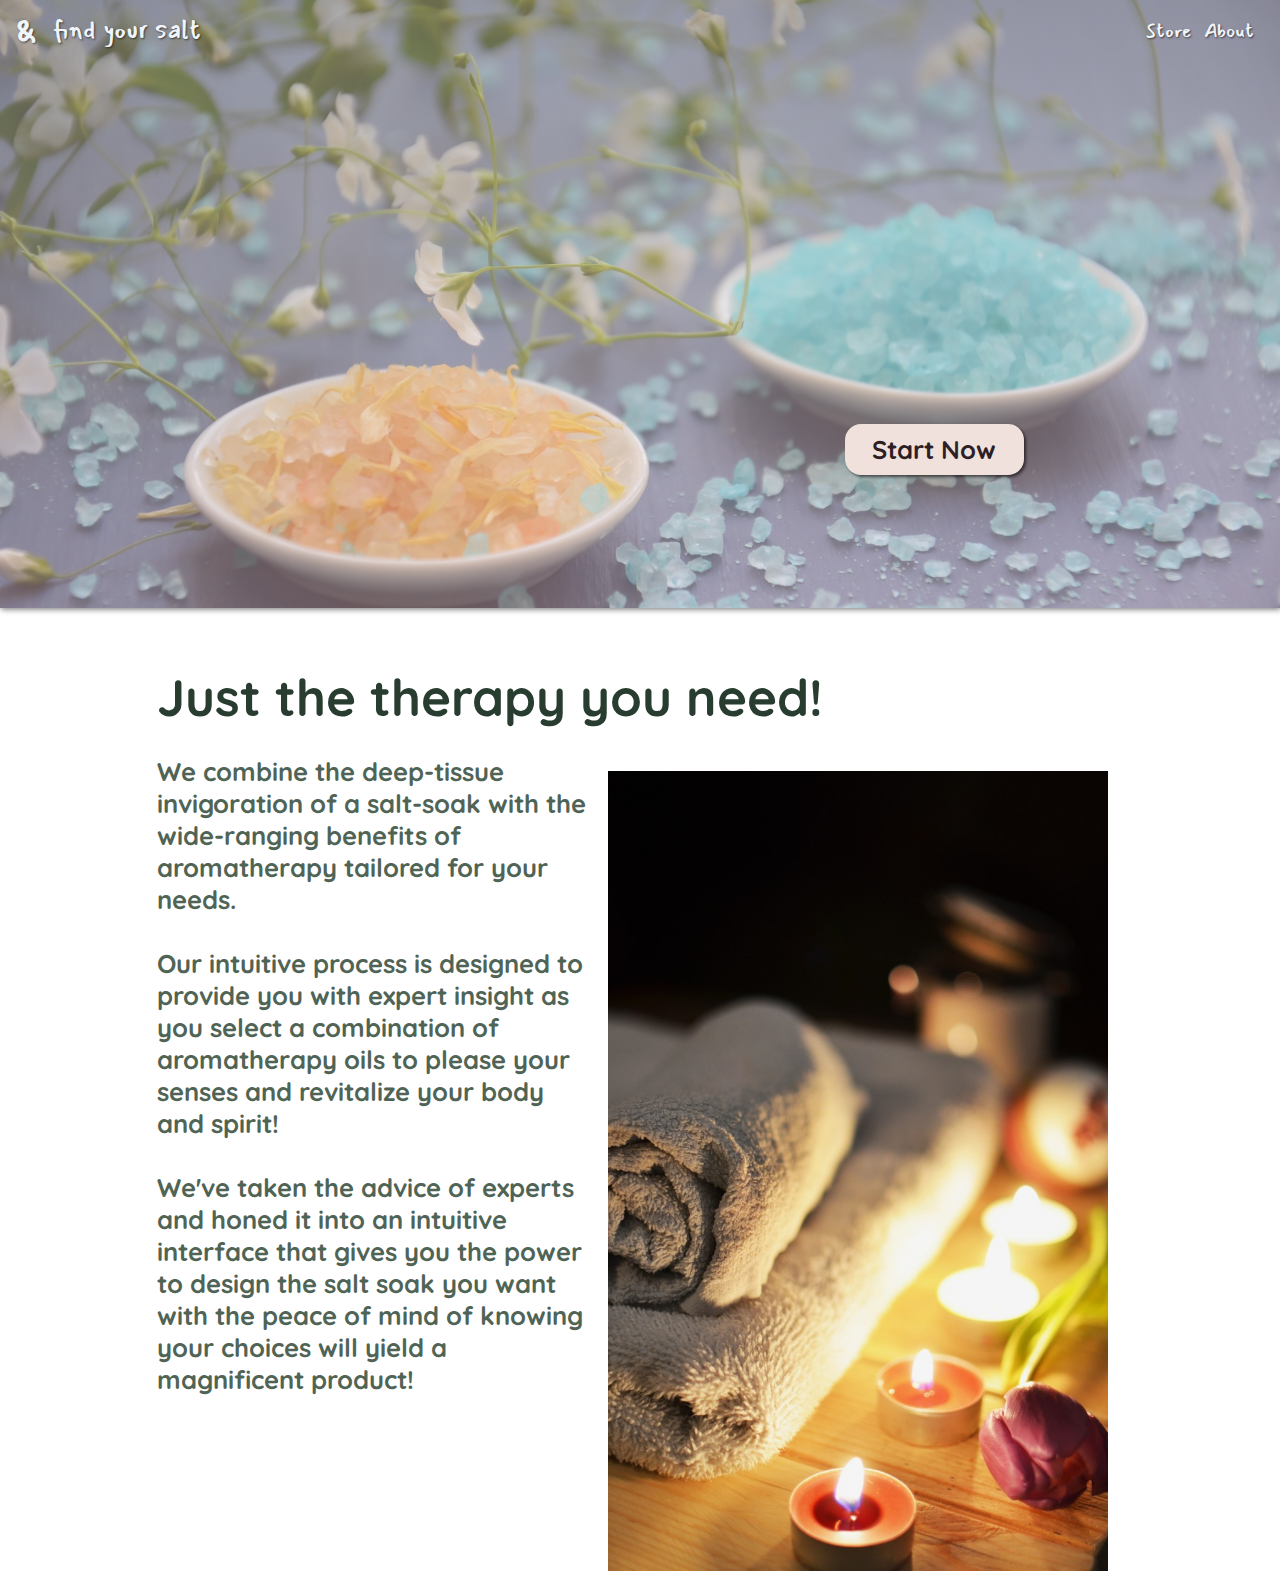
==== index.html @ cfdc64ee "Initial commit for assignment-04." ====
<!DOCTYPE html>
<html>
  <head>
    <title>Custom Sea Salt</title>

    <!-- google fonts -->
    <link href="https://fonts.googleapis.com/css?family=Quicksand&display=swap" rel="stylesheet">
    <link href="https://fonts.googleapis.com/css?family=Mansalva&display=swap" rel="stylesheet">

    <!-- styles -->
    <link href="./resources/css/reset.css" type="text/css" rel="stylesheet">
    <link href="./resources/css/style.css" type="text/css" rel="stylesheet">
  </head>
  <body>
    

    <div class="hero">
      <div class="hero-img banner-img">
        <div class="navbar">
          <a href="index.html">
            <div class="logo-group">
              <span class="logo">&</span>
              <span class="tagline">find your salt</span>
            </div>
          </a>
          <ul class="nav-options">
            <li><a href="store.html">Store</a></li>
            <li><a href="about.html">About</a></li>
          </ul>
        </div>
        <div class="store-button">
            Start Now
        </div>
      </div>
      
    </div>
    <div class="container home-splash">
      <h1 class="header home-head">Just the therapy you need!</h1>
      <div class="home-img img-float-right"></div>
      <p class="story-para home-story">We combine the deep-tissue invigoration of a salt-soak with the wide-ranging benefits of aromatherapy tailored for your needs.</p>
      <p class="story-para home-story">Our intuitive process is designed to provide you with expert insight as you select a combination of aromatherapy oils to please your senses and revitalize your body and spirit!</p>
      <p class="story-para home-story">We've taken the advice of experts and honed it into an intuitive interface that gives you the power to design the salt soak you want with the peace of mind of knowing your choices will yield a magnificent product!</p>
    </div>
    
    
  </body>
</html>
---- resources/css/style.css ----
/* universal styling */

.container {
  width: 967px;
  margin-left: auto;
  margin-right: auto;
}

.img-float-left {
  float: left;
}

.img-float-right {
  float: right;
}

.header {
  font-family: 'Quicksand', sans-serif;
  font-size: 3.2em;
  font-weight: 800;
}

.story-para {
  font-family: 'Quicksand', sans-serif;
  margin-top: 2rem;
}

/* navbar styles */

.logo-group {
  display: flex;
  margin-right: 2rem;
}

.logo, .tagline, .nav-options a {
  font-family: 'Mansalva', cursive;
  color: rgb(240, 245, 250);
  text-shadow: 1px 1px 2px rgba(10, 5, 5, .6);
}

.logo {
  font-size: 1.8em;
  font-weight: 600;
  margin-left: 1rem;
}

.tagline {
  font-size: 1.6rem;
  margin-left: 1rem;
}

.navbar {
  width: 100%;
  height: 4rem;
  /* padding: .2rem; */
  justify-content: space-between;
  display: flex;
  align-items: center;
  
}

.nav-options {
  float: right;
  margin-right: 1rem;
}

.nav-options li {
  display: inline;
  margin-right: .6rem;
}

.navbar a {
  text-decoration: none;
}

.nav-options a {
  text-decoration: none;
  font-size: 1.2rem;
  transition: all .3s .05s;
}

.nav-options a:hover {
  font-weight: 800;
  text-shadow: 1px 1px 5px rgba(10, 5, 5, .8);
}


/* hero styles */

.hero {
  
  overflow: hidden;
  height: 38rem;
  width: 100%;
  box-shadow: 1px 1px 6px rgba(10, 5, 5, .6);
}

.hero-store {
  
  overflow: hidden;
  height: 30rem;
  width: 100%;
  box-shadow: 1px 1px 6px rgba(10, 5, 5, .6);
}

.hero-img {
  background: linear-gradient(to bottom, rgba(153,147,146,0.53) 0%,rgba(214,202,201,0.48) 50%,rgba(239,211,210,0.42) 100%), url('../media/sea-salt-in-white-bowls.jpg');
}

.hero-img-store {
  background: linear-gradient(to bottom, rgba(216,207,205,0.26) 0%,rgba(216,207,205,0.3) 50%,rgba(216,207,205,0.34) 100%), url('../media/sea-salt-reserve-resort.jpg');
}

.hero-img-about {
  background: linear-gradient(to bottom, rgba(216,207,205,0.26) 0%,rgba(216,207,205,0.3) 50%,rgba(216,207,205,0.34) 100%), url('../media/beach-salt-water-sand-17727.jpg');
}

/* home page styles */
.home-img {
  height: 800px;
  width: 500px;
  background-image: url('../media/aromatherapy-ayurveda-b-3188.jpg');
  background-size: cover;
  overflow: hidden;
  margin: 1rem;
}

.home-splash {
  margin-top: 4rem;
  margin-bottom: 1rem;
}

.home-head {
  margin-bottom: 2rem;
  color: rgb(40, 60, 48);
}

.home-story {
  font-size: 1.6em;
  font-weight: 800;
  line-height: 2rem;
  color: rgb(80, 100, 86);
}

.banner-img {
  width: 100%;
  height: 100%;
  display: block;
  background-size: cover;
  background-position: center;
  background-repeat: no-repeat;
}

.store-button {
  height: 2rem;
  width: 160px;
  padding: .6rem;
  margin-top: 40vh;
  margin-left: 66vw;
  border-radius: 16px;
  background-color: rgb(240, 225, 220);
  box-shadow: 2px 2px 3px rgba(10, 5, 5, .6);
  font-family: 'Quicksand', sans-serif;
  font-size: 1.6rem;
  font-weight: 700;
  color: rgb(46, 30, 38);
  display: flex;
  justify-content: center;
  align-items: center;
  cursor: pointer;
  transition: font-weight .2s .05s;
  transition: font-size .2s .05s;
}

.store-button:hover {
  font-weight: 800;
  font-size: 1.8rem;
}

/* about styling */

.about-header-main {
  color: rgb(250, 245, 240);
  text-shadow: 1px 1px 3px rgb(26, 10, 18);
  margin-top: 24rem;
}

.about-rule {
  background-color: rgb(250, 245, 240);
  height: 4px;
  
  border-radius: 2px;
  box-shadow: 1px 1px 3px rgb(26, 10, 18);
}

.about-story {
  font-size: 1.8em;
  font-weight: 800;
  color: rgb(80, 100, 86);
}

.about-container {
  margin-top: 6rem;
  margin-bottom: 2rem;
}

.about-img {
  height: 300px;
  width: 400px;
  background-image: url('../media/karla-alexander-lQb35qVvJGk-unsplash.jpg');
  background-size: cover;
  overflow: hidden;
  margin: 1rem;
}
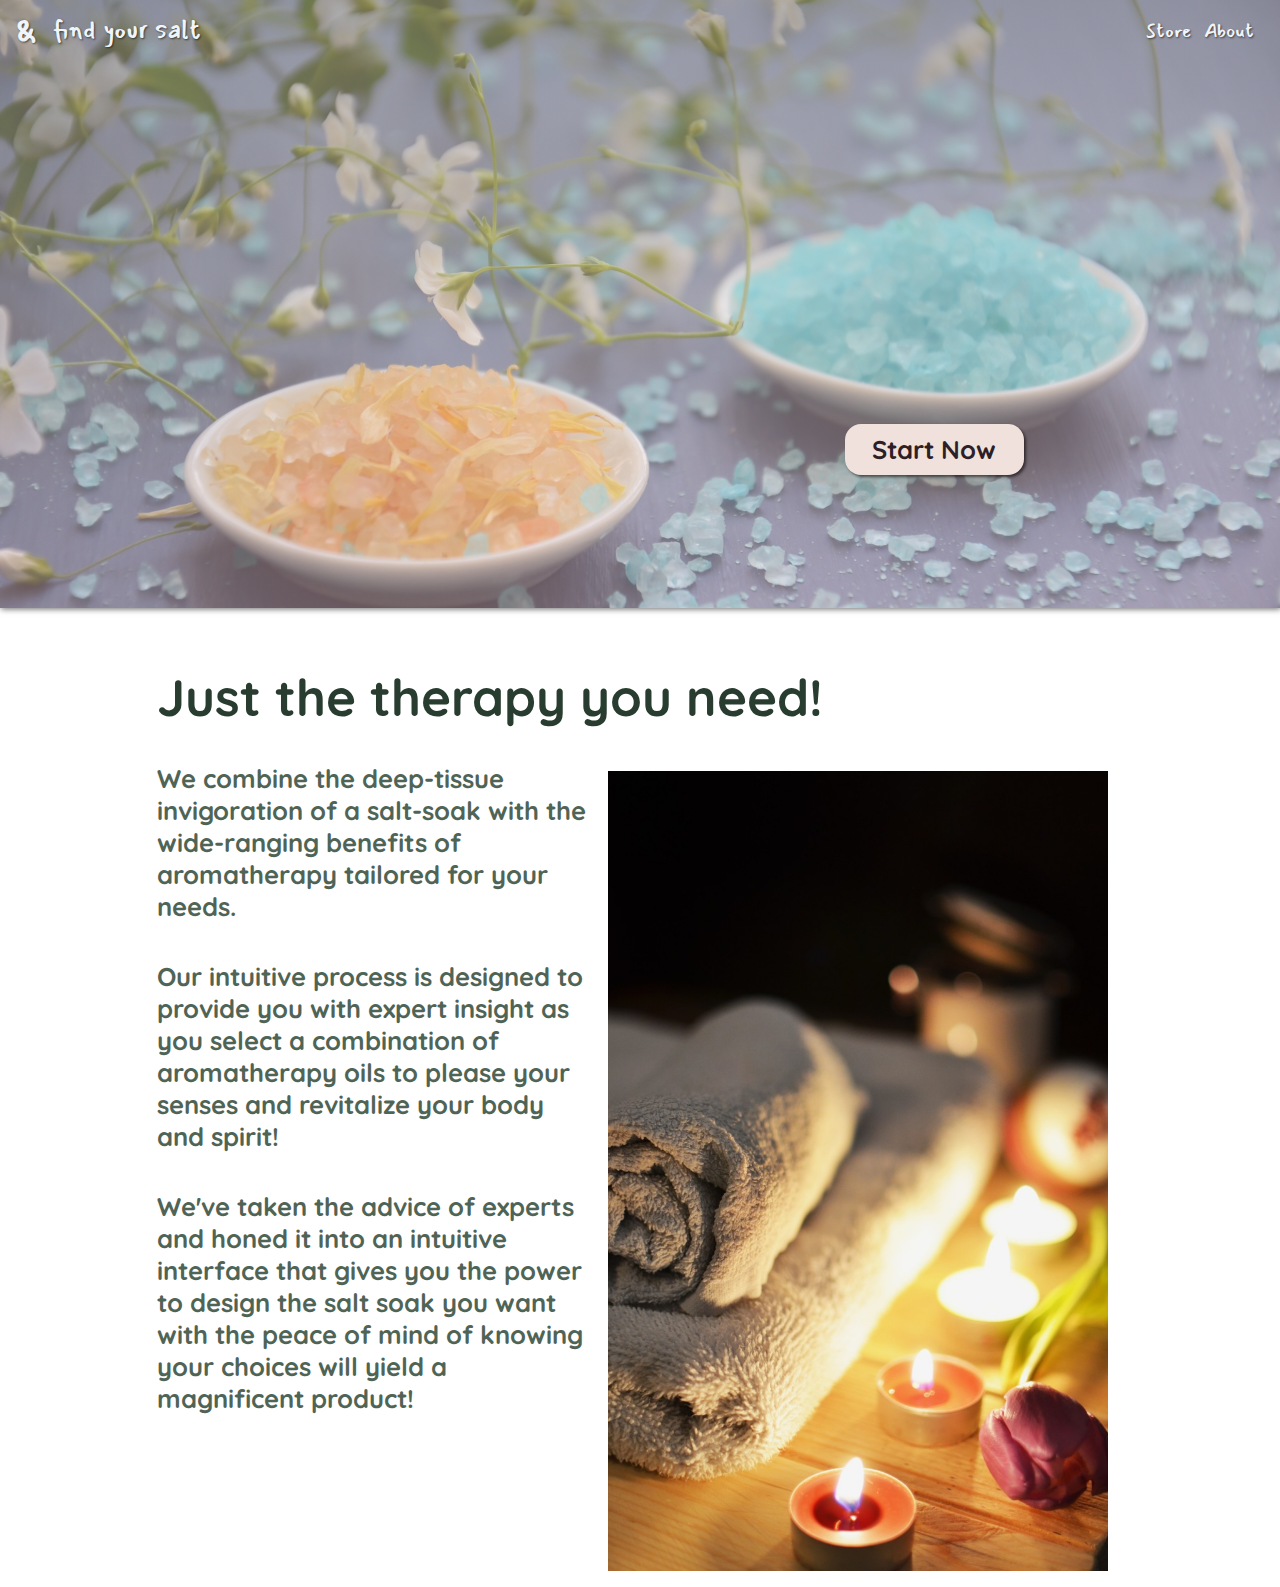
==== commit 465cadaa: "Add meta tag to html documents to implement responsive styling." ====
--- a/index.html
+++ b/index.html
@@ -2,6 +2,8 @@
 <html>
   <head>
     <title>Custom Sea Salt</title>
+
+    <meta name="viewport" content="width=device-width, initial-scale=1.0">
 
     <!-- google fonts -->
     <link href="https://fonts.googleapis.com/css?family=Quicksand&display=swap" rel="stylesheet">
@@ -36,10 +38,12 @@
     </div>
     <div class="container home-splash">
       <h1 class="header home-head">Just the therapy you need!</h1>
-      <div class="home-img img-float-right"></div>
+      <div class="home-img home-img-pc img-float-right"></div>
       <p class="story-para home-story">We combine the deep-tissue invigoration of a salt-soak with the wide-ranging benefits of aromatherapy tailored for your needs.</p>
       <p class="story-para home-story">Our intuitive process is designed to provide you with expert insight as you select a combination of aromatherapy oils to please your senses and revitalize your body and spirit!</p>
+      <div class="home-img home-img-tablet img-float-right"></div>
       <p class="story-para home-story">We've taken the advice of experts and honed it into an intuitive interface that gives you the power to design the salt soak you want with the peace of mind of knowing your choices will yield a magnificent product!</p>
+      
     </div>
     
     
--- a/resources/css/style.css
+++ b/resources/css/style.css
@@ -22,8 +22,73 @@
 
 .story-para {
   font-family: 'Quicksand', sans-serif;
-  margin-top: 2rem;
-}
+  margin-top: 2.4rem;
+  line-height: 2rem;
+}
+
+/* universal styles - tablet */
+@media only screen and (max-width: 1024px) {
+  .container {
+    width: 95%;
+  }
+  
+  .img-float-right {
+    float: none;
+  }
+}
+
+/* hero styles */
+
+.hero {
+  
+  overflow: hidden;
+  height: 38rem;
+  width: 100%;
+  box-shadow: 1px 1px 6px rgba(10, 5, 5, .6);
+}
+
+.hero-store {
+  
+  overflow: hidden;
+  height: 30rem;
+  width: 100%;
+  box-shadow: 1px 1px 6px rgba(10, 5, 5, .6);
+}
+
+.hero-img {
+  background: linear-gradient(to bottom, rgba(153,147,146,0.53) 0%,rgba(214,202,201,0.48) 50%,rgba(239,211,210,0.42) 100%), url('../media/sea-salt-in-white-bowls.jpg');
+}
+
+.hero-img-store {
+  background: linear-gradient(to bottom, rgba(216,207,205,0.26) 0%,rgba(216,207,205,0.3) 50%,rgba(216,207,205,0.34) 100%), url('../media/sea-salt-reserve-resort.jpg');
+}
+
+.hero-img-about {
+  background: linear-gradient(to bottom, rgba(216,207,205,0.26) 0%,rgba(216,207,205,0.3) 50%,rgba(216,207,205,0.34) 100%), url('../media/beach-salt-water-sand-17727.jpg');
+}
+
+/* hero styles - tablet */
+@media only screen and ( max-width: 1024px) {
+  .hero {
+    height: 76vh;
+  }
+
+  .hero-store {
+    height: 40rem;
+  }
+}
+
+/* hero styles - mobile  */
+@media only screen and ( max-width: 650px ) {
+  .hero {
+    height: 86vh;
+  }
+
+  .hero-store {
+    height: 60vh;
+  }
+}
+
 
 /* navbar styles */
 
@@ -84,36 +149,22 @@
   text-shadow: 1px 1px 5px rgba(10, 5, 5, .8);
 }
 
-
-/* hero styles */
-
-.hero {
-  
-  overflow: hidden;
-  height: 38rem;
-  width: 100%;
-  box-shadow: 1px 1px 6px rgba(10, 5, 5, .6);
-}
-
-.hero-store {
-  
-  overflow: hidden;
-  height: 30rem;
-  width: 100%;
-  box-shadow: 1px 1px 6px rgba(10, 5, 5, .6);
-}
-
-.hero-img {
-  background: linear-gradient(to bottom, rgba(153,147,146,0.53) 0%,rgba(214,202,201,0.48) 50%,rgba(239,211,210,0.42) 100%), url('../media/sea-salt-in-white-bowls.jpg');
-}
-
-.hero-img-store {
-  background: linear-gradient(to bottom, rgba(216,207,205,0.26) 0%,rgba(216,207,205,0.3) 50%,rgba(216,207,205,0.34) 100%), url('../media/sea-salt-reserve-resort.jpg');
-}
-
-.hero-img-about {
-  background: linear-gradient(to bottom, rgba(216,207,205,0.26) 0%,rgba(216,207,205,0.3) 50%,rgba(216,207,205,0.34) 100%), url('../media/beach-salt-water-sand-17727.jpg');
-}
+/* navbar - tablet styles  */
+
+@media only screen and ( max-width: 1024px) {
+  .nav-options a {
+    font-size: 1.6rem;
+  }
+}
+
+/* navbar - mobile styles  */
+@media only screen and ( max-width: 510px) {
+  .tagline {
+    display: none;
+  }
+}
+
+
 
 /* home page styles */
 .home-img {
@@ -125,6 +176,10 @@
   margin: 1rem;
 }
 
+.home-img-tablet {
+  display: none;
+}
+
 .home-splash {
   margin-top: 4rem;
   margin-bottom: 1rem;
@@ -138,7 +193,6 @@
 .home-story {
   font-size: 1.6em;
   font-weight: 800;
-  line-height: 2rem;
   color: rgb(80, 100, 86);
 }
 
@@ -177,6 +231,51 @@
   font-size: 1.8rem;
 }
 
+/* home page - tablet styles  */
+
+@media only screen and ( max-width: 1024px) {
+  .store-button {
+    margin: 40vh auto 0 auto;
+    height: 3rem;
+    width: 200px;
+    font-size: 2rem;
+  }
+
+  .store-button:hover {
+    font-size: 2.4rem;
+  }
+
+  .home-splash {
+    margin-top: 6rem;
+  }
+
+  .home-img-pc {
+    display: none;
+  }
+
+  .home-img-tablet {
+    display: block;
+  }
+
+  .home-img {
+    width: 80%;
+    margin: 4rem auto 4rem auto;
+  }
+
+}
+
+/* home page - mobile styles  */
+@media only screen and ( max-width: 510px ) {
+  .home-img {
+    height: 500px;
+    background-position: center;
+  }
+
+  .store-button {
+    margin: 55vh auto 0 auto;
+  }
+}
+
 /* about styling */
 
 .about-header-main {
@@ -191,6 +290,20 @@
   
   border-radius: 2px;
   box-shadow: 1px 1px 3px rgb(26, 10, 18);
+}
+
+/* about header styling - tablet  */
+@media only screen and ( max-width: 1024px ) {
+  .about-header-main {
+    margin-top: 48rem;
+  }
+
+  /* about header styling - mobile  */
+  @media only screen and ( max-width: 510px ) {
+    .about-header-main {
+      margin-top: 26rem;
+    }
+  }
 }
 
 .about-story {
@@ -211,4 +324,26 @@
   background-size: cover;
   overflow: hidden;
   margin: 1rem;
+}
+
+.about-img-tablet {
+  display: none;
+}
+
+/* about styling - tablet  */
+@media only screen and ( max-width: 1024px ) {
+  .about-img-tablet {
+    display: block;
+  }
+
+  .about-img-pc {
+    display: none;
+  }
+}
+
+/* about styling - mobile  */
+@media only screen and ( max-width: 510px ) {
+  .about-container {
+    margin-top: 4rem;
+  }
 }